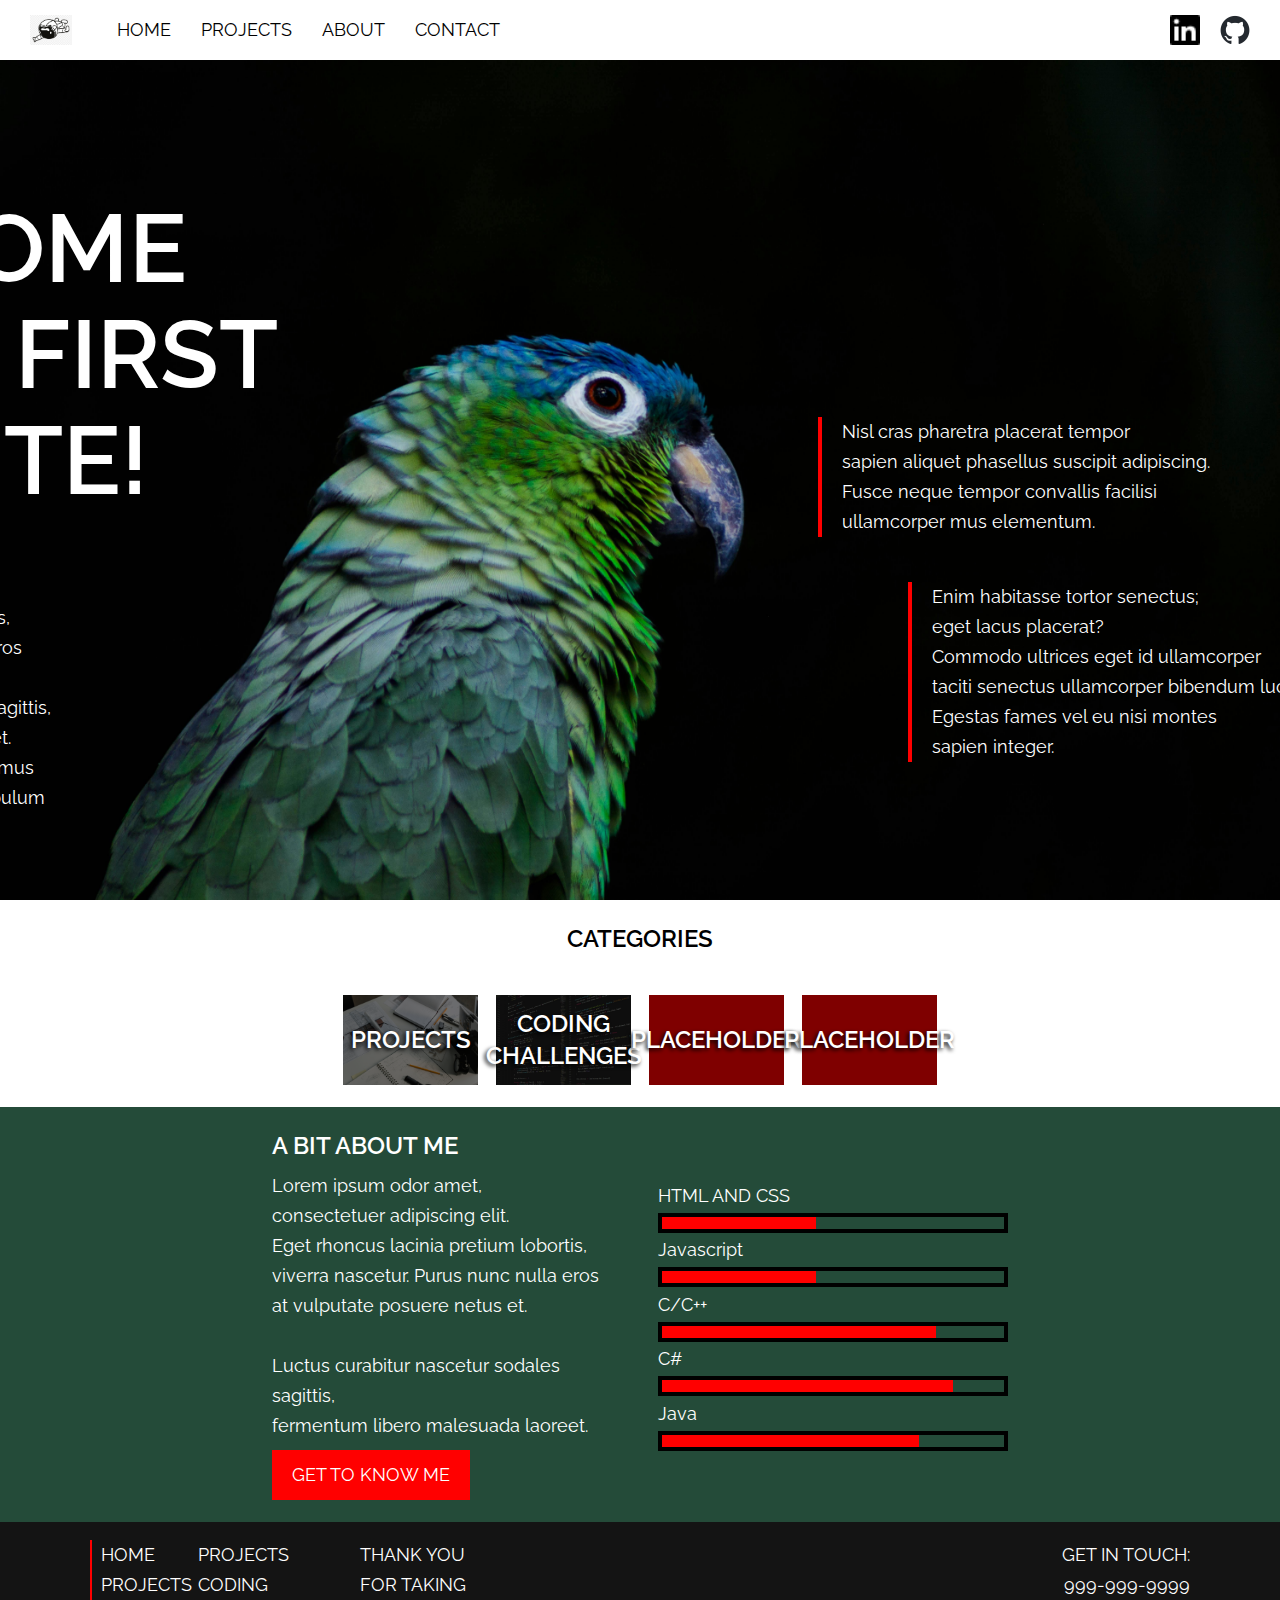
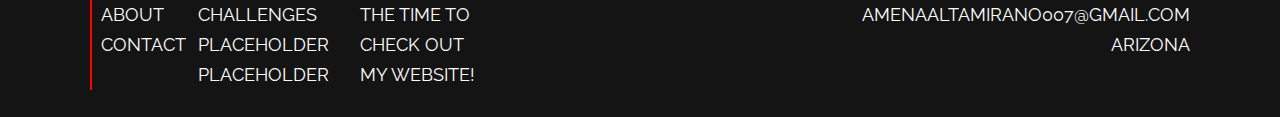
==== index.html @ 456c0600 "implement font-size change" ====
<!DOCTYPE html>
<html lang="en">
<head>
    <meta charset="UTF-8">
    <meta name="viewport" content="width=device-width, initial-scale=1.0">
    <title>Document</title>
    <link rel="stylesheet" href="css/reset.css">
    <link rel="stylesheet" href="css/main.css">
    <link rel="stylesheet" href="css/index.css">

</head>
<body>

    <!-- Navigational header across all pages -->
    <header class="header-main">
        <div class="header-main-logo">
            <!-- placeholder logo image -->
            <img src="images/logo.jpg" alt="default logo for now">
            <nav class="header-main-nav">
                <ul>
                    <li><a href="index.html">HOME</a></li>
                    <li><a href="#">PROJECTS</a></li>
                    <li><a href="#">ABOUT</a></li>
                    <li><a href="#">CONTACT</a></li>
                </ul>
            </nav>
        </div>        
        <div class="header-main-sm">
            <a href="https://www.linkedin.com/in/adrian--mena/" target="_blank"><div class="header-main-sm-linkedin"></div></a>
            <a href="https://github.com/Cyqaas" target="_blank"><div class="header-main-sm-github"></div></a>
        </div>        
    </header>

    <!-- Main Page Content -->
    <main class="main">
        <div class="wrapper-main main-flex">
            <div class="main-intro">
                <h1>WELCOME<br>TO MY FIRST<br>WEBSITE!</h1>
                <p>Lorem ipsum odor amet, <br>consectetuer adipiscing elit.<br> Eget rhoncus lacinia pretium lobortis,<br> viverra nascetur. Purus nunc nulla eros <br> at vulputate posuere netus et.<br>Luctus curabitur nascetur sodales sagittis,<br> fermentum libero malesuada laoreet.<br> Elit praesent fermentum mollis vivamus<br> faucibus sed. Volutpat nullam vestibulum<br> condimentum praesent ad fringilla. <br>Dignissim odio malesuada rhoncus; <br>massa in rutrum.</p>
                <a href="#">My Projects</a>
            </div>
            <div class="main-quotes">
                <p> Nisl cras pharetra placerat tempor<br> sapien aliquet phasellus suscipit adipiscing.<br> Fusce neque tempor convallis facilisi <br>ullamcorper mus elementum.</p>
                <p> Enim habitasse tortor senectus;<br> eget lacus placerat?<br>Commodo ultrices eget id ullamcorper<br> taciti senectus ullamcorper bibendum luctus.<br> Egestas fames vel eu nisi montes<br> sapien integer. </p>
            </div>
        </div>
    </main>

    <!-- Project Categories -->
    <section class="index-categories-main"> 
        <div class="wrapper-main index-categories-flex">
            <h3 class="index-categories-main-h3-title">Categories</h3>
            <a href="#" class="index-categories-main-box">
                <div class="dark-overlay"></div>
                <h3>Projects</h3>
            </a>
            <a href="#" class="index-categories-main-box">
                <div class="dark-overlay"></div>
                <h3>Coding<br>Challenges</h3>
            </a>
            <a href="#" class="index-categories-main-box">
                <div class="dark-overlay"></div>
                <h3>Placeholder</h3>
            </a>
            <a href="#" class="index-categories-main-box">
                <div class="dark-overlay"></div>
                <h3>Placeholder</h3>
            </a>
        </div>
    </section>

    <!-- About Me Section -->
    <section class="index-about-me-main">
        <div class="wrapper-main index-about-me-flex">
            <!-- <img src="images/me-circle.png" alt="adrian mena selfie"> -->
            <div class="index-about-me-text">
                <h3>A bit about me</h3>
                <p>Lorem ipsum odor amet, <br>
                    consectetuer adipiscing elit.<br> 
                    Eget rhoncus lacinia pretium lobortis,<br> 
                    viverra nascetur. Purus nunc nulla eros <br> 
                    at vulputate posuere netus et.<br><br>
                    Luctus curabitur nascetur sodales sagittis,<br> 
                    fermentum libero malesuada laoreet.<br> 
                    </p>
                <a href="#">Get to know me</a>
            </div>
            <div class="index-about-me-skills">
                <p>HTML AND CSS</p>
                <div class="index-about-me-skills-bar">
                    <div class="index-about-me-skills-fill htmlcss"></div>
                </div>
                <p>Javascript</p>
                <div class="index-about-me-skills-bar">
                    <div class="index-about-me-skills-fill javascript"></div>
                </div>
                <p>C/C++</p>
                <div class="index-about-me-skills-bar">
                    <div class="index-about-me-skills-fill candcplusplus"></div>
                </div>
                <p>C#</p>
                <div class="index-about-me-skills-bar">
                    <div class="index-about-me-skills-fill csharp"></div>
                </div>
                <p>Java</p>
                <div class="index-about-me-skills-bar">
                    <div class="index-about-me-skills-fill java"></div>
                </div>
            </div>
        </div>
    </section>

    <footer class="footer-main">
        <div class="wrapper-main footer-flex">
            <div class="footer-sitemap">
                <ul>
                    <li><a href="index.html">Home</a></li>
                    <li><a href="#">Projects</a></li>
                    <li><a href="#">About</a></li>
                    <li><a href="#">Contact</a></li>
                </ul>
                <ul>
                    <li><a href="#">Projects</a></li>
                    <li><a href="#">Coding Challenges</a></li>
                    <li><a href="#">Placeholder</a></li>
                    <li><a href="#">Placeholder</a></li>
                </ul>
                <ul>
                    <li><p>Thank you for taking<br>
                        the time to check out<br>
                        my website!</p></li>
                </ul>
                <ul>
                    <li><p>GET IN TOUCH:</p></li>
                    <li><p>999-999-9999</p></li>
                    <li><p>amenaaltamirano007@gmail.com</p></li>
                    <li><p>Arizona</p></li>
    
                </ul>
            </div>
        </div>
    </footer>

    <script src="index.js"> </script>
</body>
</html>
---- css/main.css ----
@font-face {
    font-family: Raleway;
    src: url(../fonts/Raleway-VariableFont_wght.ttf);
}

/* Applies to ALL elements */
* {
    font-family: Raleway, Arial, Helvetica, sans-serif;
}

/* Variables */
:root {
    /* color variables */
    --main-background-color: #333333;
    --site-color-1: #ff0000;  
    --site-color-1-hover: #7F0000;
    --site-color-2: #244b39;
    /* This font size is 10px, 16px (default size * 62.5%) = 10px */
    font-size: 62.5%; 
}

body {
    background-color: var(--main-background-color);
}

body:after {
    position: absolute;
    height: 0; 
    width: 0; 
    overflow: hidden;
    z-index: -1;
    content: url(../images/In-Blue-21.png)
}

.wrapper-main {
    width: 1100px; 
    margin: 0 auto; 
}

h1 {
    font-size: 2.8rem;
    line-height: 32px; 
    color: #fff; 
    font-weight: 600;
    text-transform: uppercase;
}

h2 {
    font-size: 2.6rem; 
    line-height: 32px;
    color: #fff; 
    font-weight: 600; 
    text-transform: uppercase;
}

h3 {
    font-size: 2.4rem; 
    line-height: 32px;
    color: #fff; 
    font-weight: 600; 
    text-transform: uppercase;
}

p {
    font-size: 1.8rem;
    line-height: 30px;
    color: #fff; 
}

a {
    cursor: pointer;
    text-transform: uppercase;
    font-size: 1.8rem;
    line-height: 30px;
    color: #fff;
}

/* Header */

.header-main {
    height: 60px; 
    width: 100%;
    background-color: #ffffff; 
    display: flex;
    justify-content: space-between;
    z-index: 1000;
}

.header-main-logo {    
    height: 100%;
    width: fit-content;
    padding-left: 30px; 
    display: flex; 
}

.header-main-logo img {
    height: 30px;  
    align-self: center;
}

.header-main-nav { 
    height: 100%; 
    width:fit-content; 
    display: flex; 
    align-items: center;
}

.header-main-nav ul {
    list-style: none;
    margin-left: 30px;
}

.header-main-nav ul li {
    display: inline;
    float: left;
}

.header-main-nav ul li a {
    padding: 0 15px;
    line-height: 60px;
    color: #000;
    display: block;
}

.header-main-nav ul li a:hover {
    color: var(--site-color-1);
}

.header-main-sm { 
    height: 100%;
    width: fit-content;    
    padding-right: 30px;
    display: flex;
    align-items: center;
    column-gap: 20px; 
}

.header-main-sm-linkedin {
    height: 30px;
    width: 30px;
    background-image: url(../images/In-Black-21.png);
    background-repeat: no-repeat;
    background-size: cover;
}

.header-main-sm-linkedin:hover {
    background-image: url(../images/In-Blue-21.png);
}

.header-main-sm-github {
    height: 30px;
    width: 30px;
    background-image: url(../images/github-mark.png);
    background-repeat: no-repeat;
    background-size: cover;
}

/* Footer  */
.footer-main {
    width: 100%;
    padding: 2vh 0 3vh;
    background: #141414;
}

.footer-flex {
    display: flex; 
    justify-content: center;
    align-items: center;
    flex-wrap: wrap;
}

.footer-sitemap {
    flex-basis: 100%;
    display: flex; 
    justify-content: center;
}

.footer-sitemap p {
    text-transform: uppercase;
}

.footer-sitemap a:hover {
    opacity: 65%;
}

.footer-sitemap ul:nth-child(1) {
    flex-basis: 12vh;
    padding-left: 1vh; 
    border-left: 0.25vh solid var(--site-color-1);
}

.footer-sitemap ul:nth-child(2) {
    flex-basis: 18vh;
}  

.footer-sitemap ul:nth-child(3) {
    flex-basis: 15vh;
} 

.footer-sitemap ul:nth-child(4) {
    flex-grow: 1;
    text-align: right;
}
---- css/index.css ----
/* overriding some defualt styles */

/* Main Section  */
main {
    height: calc(100vh - 60px);
    width: 100%;
    color: #fff;
    background-color: #333333;
    background-image: url(../images/background-5.jpg);
    background-repeat: no-repeat;
    background-size: cover;
    background-position: center;
    z-index: 100;
}

main .main-flex {
    display: flex; 
    align-items: center;
    justify-content: center;
}

main .main-intro {
    position: relative; 
    top: 15vh;
    right: 45vh; 
    width: fit-content; 
}

main .main-quotes {
    position: relative;
    top: 15vh;
    left: 15vh;
    width: fit-content
}

main .main-intro h1 {
    font-size: 9.6rem;
    line-height: 106px; 
    margin-bottom: 30px;
}

main p {
    line-height: 30px; 
    margin-bottom: 30px; 
}

main a {
    width: fit-content;
    background-color: var(--site-color-1); 
    display: block; 
    padding: 10px 20px;
}

main a:hover {
    background-color: var(--site-color-1-hover)
}

main .main-quotes p {
    border-left: 4px solid var(--site-color-1);
    padding-left: 20px;
    margin: 5vh 0;  
}

main .main-quotes p:nth-child(2) {
    margin-left: 10vh; 
}

/* Categories Section */
.index-categories-main { 
    width: 100%; 
    padding: 2.5vh 0; 
    background-color: #fff;
    text-align: center;
    text-transform: uppercase;
    z-index: 100;
}

.index-categories-flex {
    display: flex; 
    justify-content: center;
    flex-wrap: wrap;
    column-gap: 2vh; 
}

.index-categories-main-box {
    height: 10vh;
    width: 15vh;
    background-color: #ff0000; 
    background-repeat: no-repeat; 
    background-size: cover;
    display: flex;
    justify-content: center;
    align-items: center;
    position: relative; 
}

.index-categories-main-box:nth-child(2)
{
    background-image: url(../images/projects.jpg);
}

.index-categories-main-box:nth-child(3)
{
    background-image: url(../images/programming-challenges.jpg);
}


.index-categories-main-h3-title {
    color: #000;
    padding-bottom: 40px;
    flex-basis: 100%;
}

.index-categories-main-box h3 {
    text-shadow: -2px 2px 4px #000;
    z-index: 100; 
}

.dark-overlay {
    position: absolute;
    top: 0;
    left: 0;
    right: 0; 
    bottom: 0;
    background-color: #000; 
    opacity: 0.5;
    transition: all ease-in-out 200ms;
}

.index-categories-main-box:hover .dark-overlay 
{
    opacity: 0; 
}

/* About Me section */

.index-about-me-main {
    width: 100;
    padding: 2.5vh 0;
    color: #fff;
    background-color: var(--site-color-2);
}

.index-about-me-flex {
    display: flex;
    align-items: center;
    justify-content: center;
    column-gap: 4vh;
}

.index-about-me-main img {
    width: 300px;
    border-radius: 300px;
}

.index-about-me-text {
    flex-basis: 350px;
}

.index-about-me-text a {
    width: fit-content;
    display: block; 
    background-color: var(--site-color-1);
    padding: 10px 20px;
}

.index-about-me-text a:hover {
    background-color: var(--site-color-1-hover);
}

.index-about-me-text p {
    padding: 1vh 0;
}

.index-about-me-skills {
    flex-basis: 350px;
}

.index-about-me-skills p {
    padding: 0.25vh 0;
}

.index-about-me-skills-bar {
    height: 20px;
    width: 100%;
    border: 4px solid #000;
}


.index-about-me-skills-fill {
    width: 100%; 
    height: 100%;
    background-color: var(--site-color-1);
}

.htmlcss {
    width: 45%;
}
.javascript {
    width: 45%;
}
.candcplusplus {
    width: 80%;
}
.csharp {
    width: 85%;
}
.java {
    width: 75%;
}
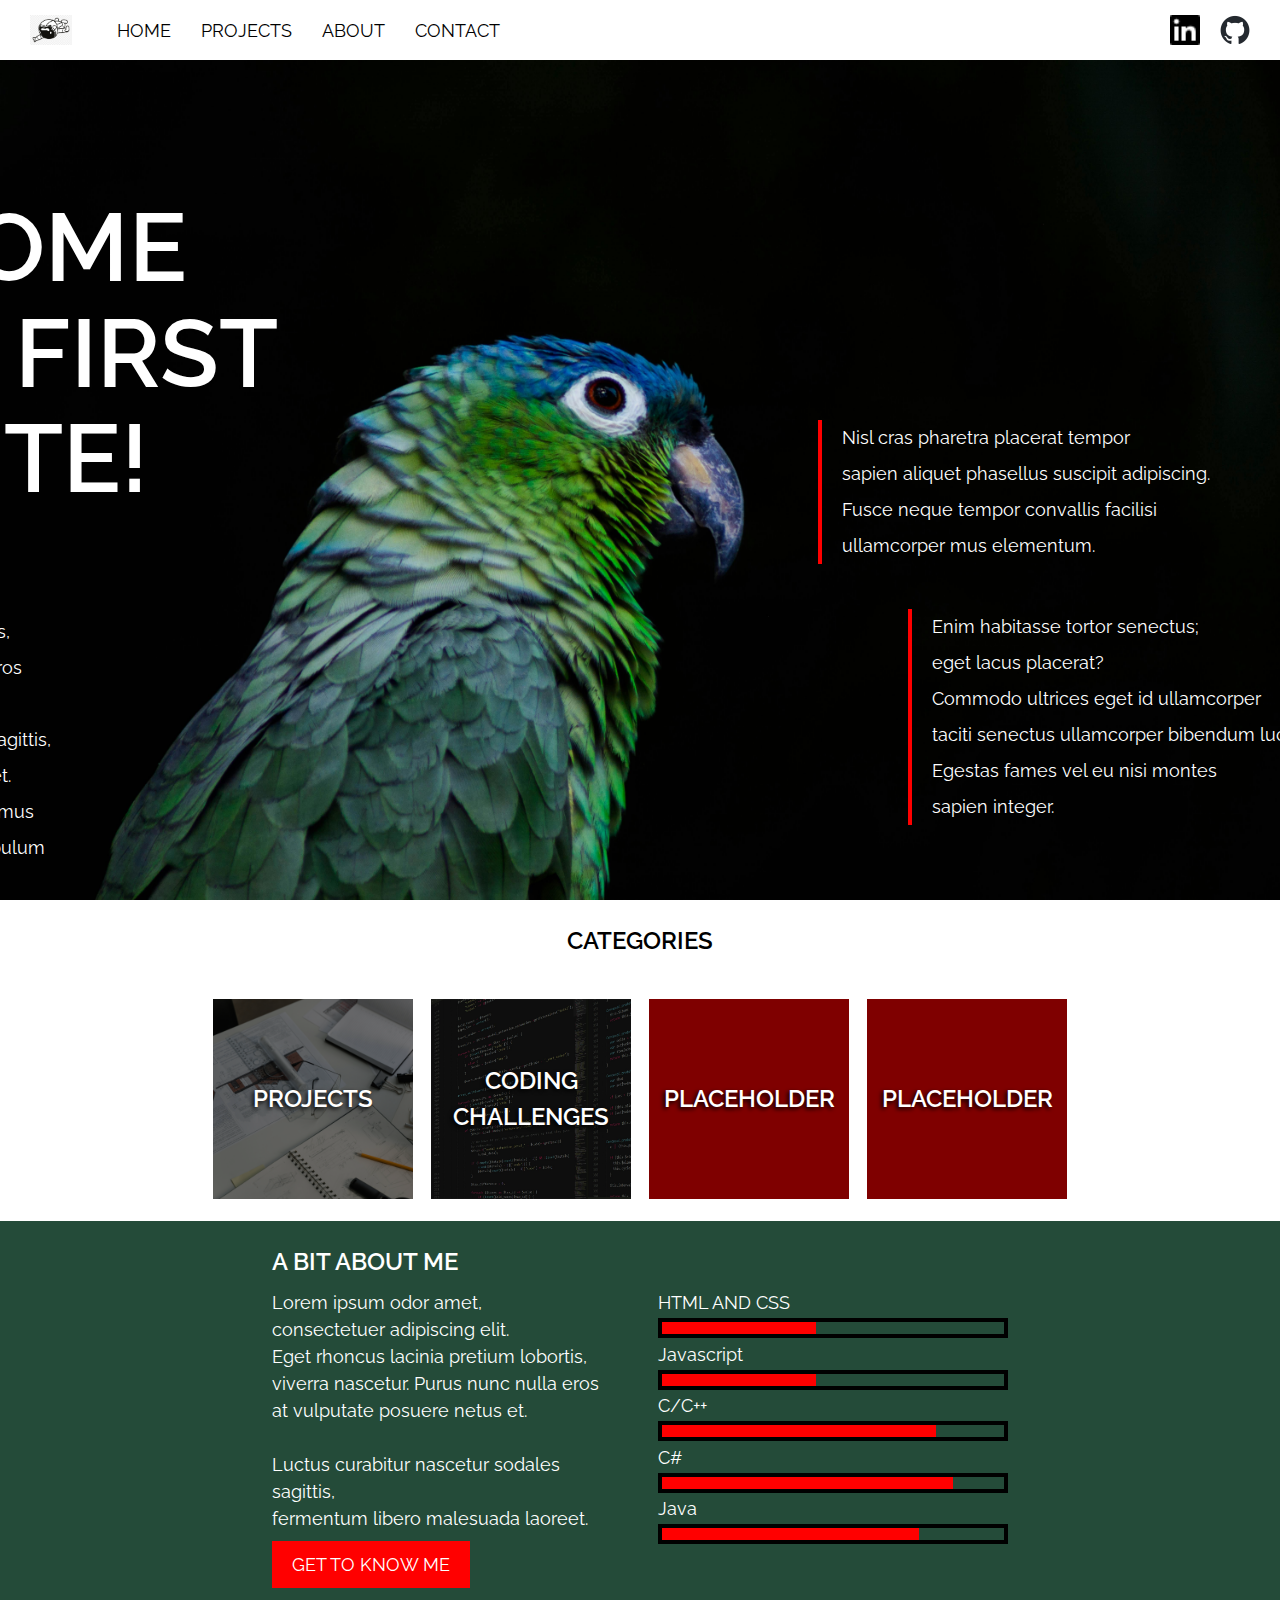
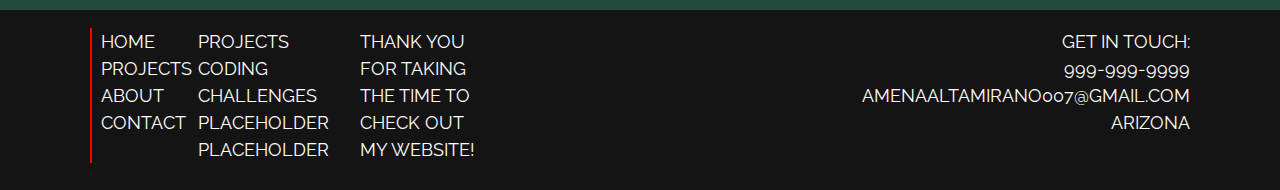
==== commit c2e493ee: "implement line-height changes" ====
--- a/index.html
+++ b/index.html
@@ -12,7 +12,7 @@
 <body>
 
     <!-- Navigational header across all pages -->
-    <header class="header-main">
+    <header class="header-main"> 
         <div class="header-main-logo">
             <!-- placeholder logo image -->
             <img src="images/logo.jpg" alt="default logo for now">
--- a/css/main.css
+++ b/css/main.css
@@ -39,7 +39,7 @@
 
 h1 {
     font-size: 2.8rem;
-    line-height: 32px; 
+    line-height: 1.5; 
     color: #fff; 
     font-weight: 600;
     text-transform: uppercase;
@@ -47,7 +47,7 @@
 
 h2 {
     font-size: 2.6rem; 
-    line-height: 32px;
+    line-height: 1.5;
     color: #fff; 
     font-weight: 600; 
     text-transform: uppercase;
@@ -55,7 +55,7 @@
 
 h3 {
     font-size: 2.4rem; 
-    line-height: 32px;
+    line-height: 1.5;
     color: #fff; 
     font-weight: 600; 
     text-transform: uppercase;
@@ -63,7 +63,7 @@
 
 p {
     font-size: 1.8rem;
-    line-height: 30px;
+    line-height: 1.5;
     color: #fff; 
 }
 
@@ -71,7 +71,7 @@
     cursor: pointer;
     text-transform: uppercase;
     font-size: 1.8rem;
-    line-height: 30px;
+    line-height: 1.5;
     color: #fff;
 }
 
@@ -117,7 +117,6 @@
 
 .header-main-nav ul li a {
     padding: 0 15px;
-    line-height: 60px;
     color: #000;
     display: block;
 }
--- a/css/index.css
+++ b/css/index.css
@@ -35,12 +35,12 @@
 
 main .main-intro h1 {
     font-size: 9.6rem;
-    line-height: 106px; 
+    line-height: 1.1; 
     margin-bottom: 30px;
 }
 
 main p {
-    line-height: 30px; 
+    line-height: 2; 
     margin-bottom: 30px; 
 }
 
@@ -83,8 +83,8 @@
 }
 
 .index-categories-main-box {
-    height: 10vh;
-    width: 15vh;
+    height: 20rem;
+    width: 20rem;
     background-color: #ff0000; 
     background-repeat: no-repeat; 
     background-size: cover;
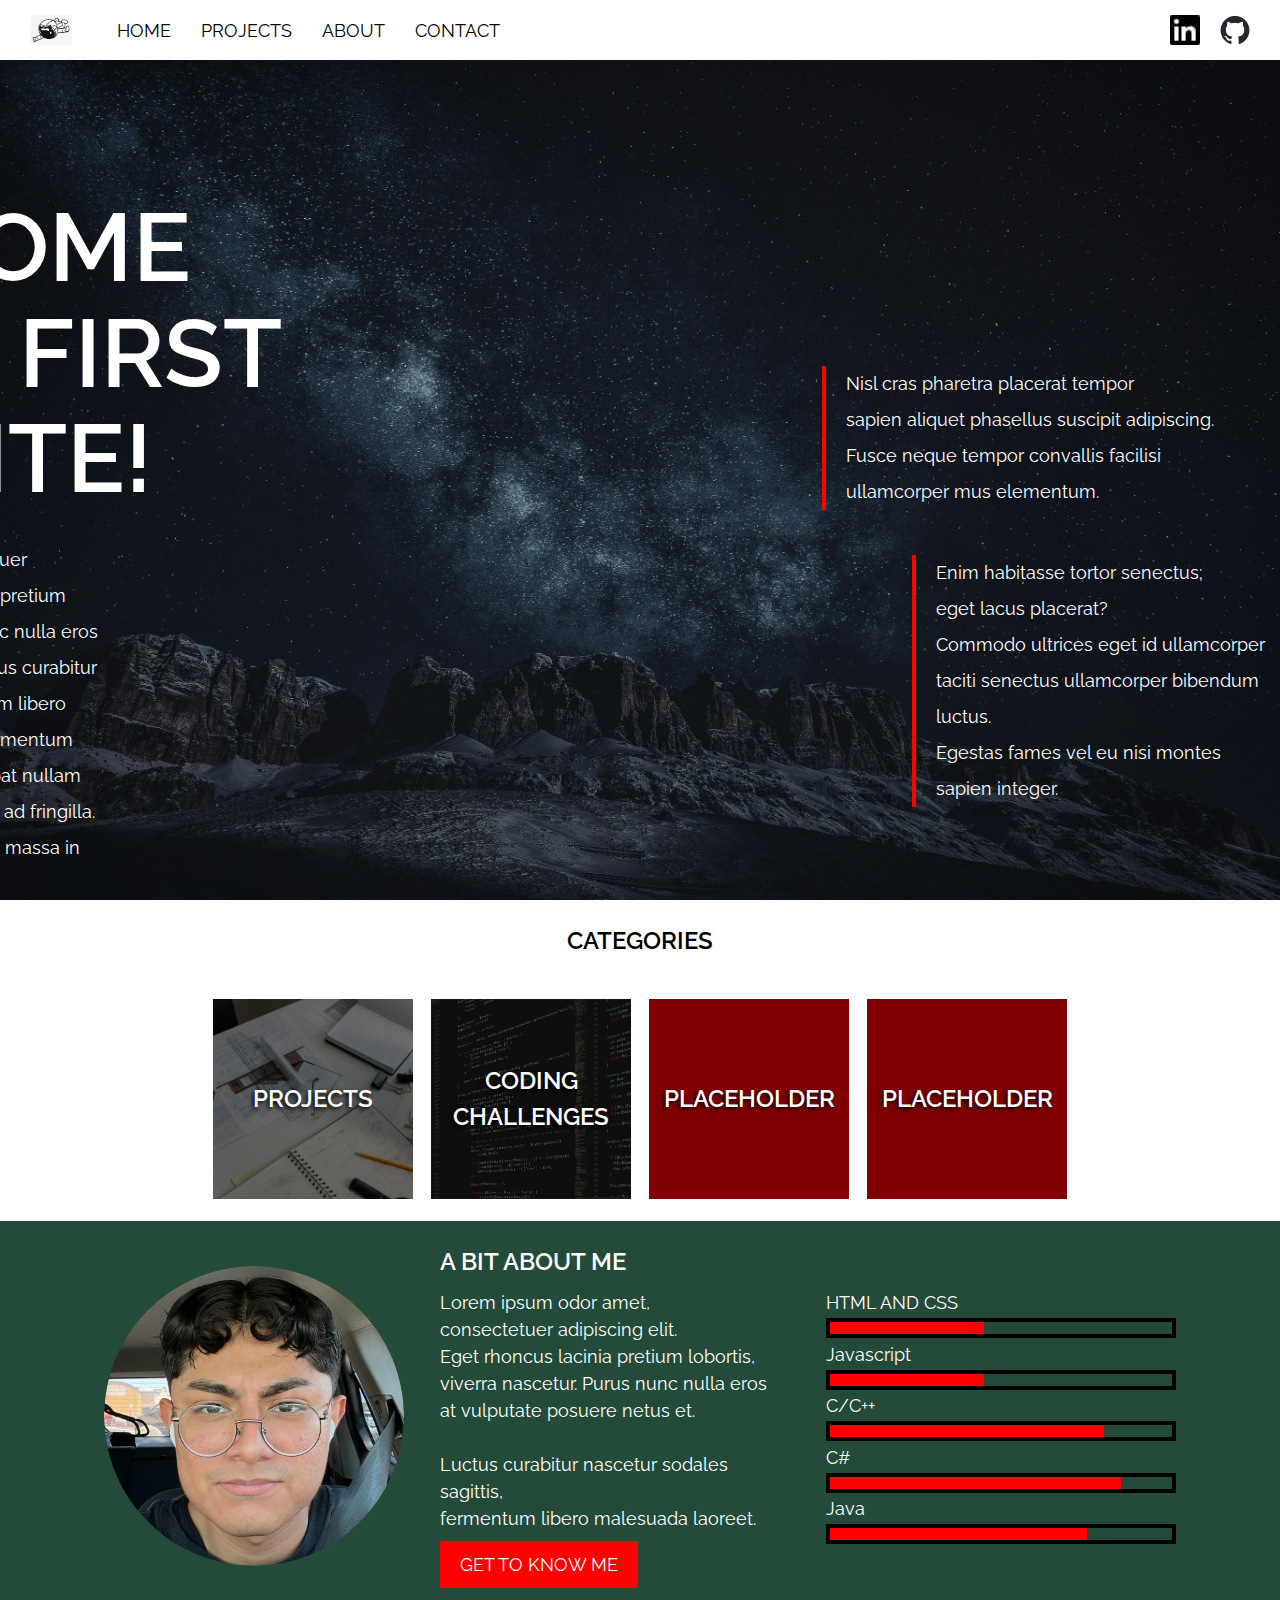
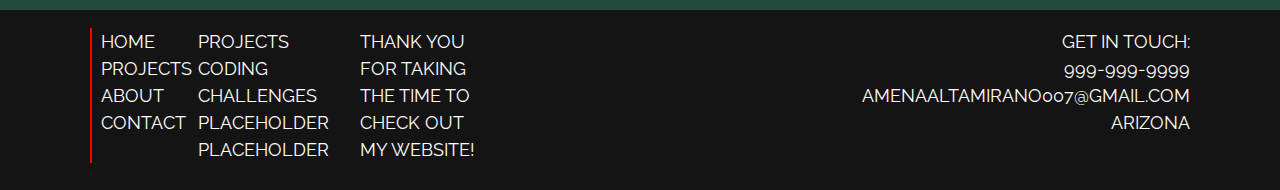
==== commit 6ecb3b00: "implemented mobile responsive design" ====
--- a/index.html
+++ b/index.html
@@ -10,6 +10,16 @@
 
 </head>
 <body>
+
+    <!-- Burger Menu Start -->
+    <nav class="burger-menu">
+        <ul>
+            <li><a href="index.html">HOME</a></li>
+            <li><a href="#">PROJECTS</a></li>
+            <li><a href="#">ABOUT</a></li>
+            <li><a href="#">CONTACT</a></li>
+        </ul>
+    </nav>
 
     <!-- Navigational header across all pages -->
     <header class="header-main"> 
@@ -28,6 +38,7 @@
         <div class="header-main-sm">
             <a href="https://www.linkedin.com/in/adrian--mena/" target="_blank"><div class="header-main-sm-linkedin"></div></a>
             <a href="https://github.com/Cyqaas" target="_blank"><div class="header-main-sm-github"></div></a>
+            <div class="burger-menu-btn"></div>
         </div>        
     </header>
 
@@ -36,7 +47,7 @@
         <div class="wrapper-main main-flex">
             <div class="main-intro">
                 <h1>WELCOME<br>TO MY FIRST<br>WEBSITE!</h1>
-                <p>Lorem ipsum odor amet, <br>consectetuer adipiscing elit.<br> Eget rhoncus lacinia pretium lobortis,<br> viverra nascetur. Purus nunc nulla eros <br> at vulputate posuere netus et.<br>Luctus curabitur nascetur sodales sagittis,<br> fermentum libero malesuada laoreet.<br> Elit praesent fermentum mollis vivamus<br> faucibus sed. Volutpat nullam vestibulum<br> condimentum praesent ad fringilla. <br>Dignissim odio malesuada rhoncus; <br>massa in rutrum.</p>
+                <p>Lorem ipsum odor amet, consectetuer adipiscing elit. Eget rhoncus lacinia pretium lobortis, viverra nascetur. Purus nunc nulla eros at vulputate posuere netus et. Luctus curabitur nascetur sodales sagittis, fermentum libero malesuada laoreet. Elit praesent fermentum mollis vivamus faucibus sed. Volutpat nullam vestibulum condimentum praesent ad fringilla. Dignissim odio malesuada rhoncus; massa in rutrum.</p>
                 <a href="#">My Projects</a>
             </div>
             <div class="main-quotes">
@@ -72,7 +83,7 @@
     <!-- About Me Section -->
     <section class="index-about-me-main">
         <div class="wrapper-main index-about-me-flex">
-            <!-- <img src="images/me-circle.png" alt="adrian mena selfie"> -->
+            <img src="images/me-circle.png" alt="adrian mena selfie">
             <div class="index-about-me-text">
                 <h3>A bit about me</h3>
                 <p>Lorem ipsum odor amet, <br>
--- a/css/main.css
+++ b/css/main.css
@@ -200,3 +200,59 @@
     flex-grow: 1;
     text-align: right;
 }
+
+.burger-menu, .burger-menu-btn {
+    display: none;
+}
+
+/* MOBILE */
+@media only screen and (max-width: 600px) {
+
+    /* Burger */
+    .burger-menu-btn {
+        display: block;
+        width: 50px;
+        height: 50px;
+        background-image: url();
+    }
+
+    /* Main Wrapper */
+    .wrapper-main {
+        width: calc(100% - 40px);
+    }
+
+    /* Header */
+    .header-main-logo {
+        padding-left: 20px;
+    }
+
+    .header-main-nav {
+        display: none; 
+    }
+
+    .header-main-sm {
+        padding-right: 20px;
+    }
+
+    /* Footer */
+    .footer-sitemap {
+        flex-wrap: wrap;
+    }
+    
+    .footer-sitemap ul:nth-child(1) {
+        padding-left: 0; 
+        border-left: none;
+    }
+    
+    .footer-sitemap ul:nth-child(1),
+    .footer-sitemap ul:nth-child(2),
+    .footer-sitemap ul:nth-child(3) {
+        flex-basis: 100%;
+        text-align: center;
+        padding-bottom: 20px;
+    }  
+    
+    .footer-sitemap ul:nth-child(4) {
+        text-align: center;
+    }
+}
--- a/css/index.css
+++ b/css/index.css
@@ -6,7 +6,7 @@
     width: 100%;
     color: #fff;
     background-color: #333333;
-    background-image: url(../images/background-5.jpg);
+    background-image: url(../images/background-9.jpg);
     background-repeat: no-repeat;
     background-size: cover;
     background-position: center;
@@ -41,7 +41,8 @@
 
 main p {
     line-height: 2; 
-    margin-bottom: 30px; 
+    margin-bottom: 30px;
+    max-width: 400px;
 }
 
 main a {
@@ -207,4 +208,93 @@
 }
 .java {
     width: 75%;
+}
+
+/* MOBILE */
+@media only screen and (max-width: 600px) {
+
+    main {
+        align-items: flex-end;
+    }
+
+    main .main-quotes {
+        display: none;
+    }
+
+    main .main-intro {
+        top: 5vh;
+        right: 0vh;
+        padding-bottom: 8vh;
+    }
+
+    main .main-intro h1 {
+        font-size: 5rem;
+        line-height: 1.25; 
+        margin-bottom: 20px;
+        text-align: center;
+    }
+
+    main p {
+        text-align: center;
+        padding: 0 20px;
+    }
+    
+    main a {
+        margin: 30px auto; 
+    }
+    
+
+    /* Categories Section */
+    .index-categories-main { 
+        padding: 2vh 0; 
+    }
+    
+    .index-categories-flex {
+        flex-wrap: wrap;
+        row-gap: 1vh; 
+    }
+    
+    .index-categories-main-box {
+        height: 20vh;
+        width: 100%;
+    }
+    
+    .index-categories-main-h3-title {
+        padding-bottom: 5px;
+    }
+
+    /* About Me Section */
+    .index-about-me-flex {
+        flex-wrap: wrap;
+        row-gap: 4vh;
+    }
+    
+    .index-about-me-main img {
+        width: 60%;
+    }
+    
+    .index-about-me-text {
+        flex-basis: 100%;
+    }
+    
+    .index-about-me-text a {
+        margin: 0 auto; 
+    }
+    
+    .index-about-me-text p {
+        text-align: center;
+        padding-bottom: 2vh;
+    }
+    
+    .index-about-me-text h3 {
+        text-align: center;
+    }
+    
+    .index-about-me-skills p {
+        text-align: center;
+    }
+
+    .index-about-me-skills {
+        padding-bottom: 2vh;
+    }
 }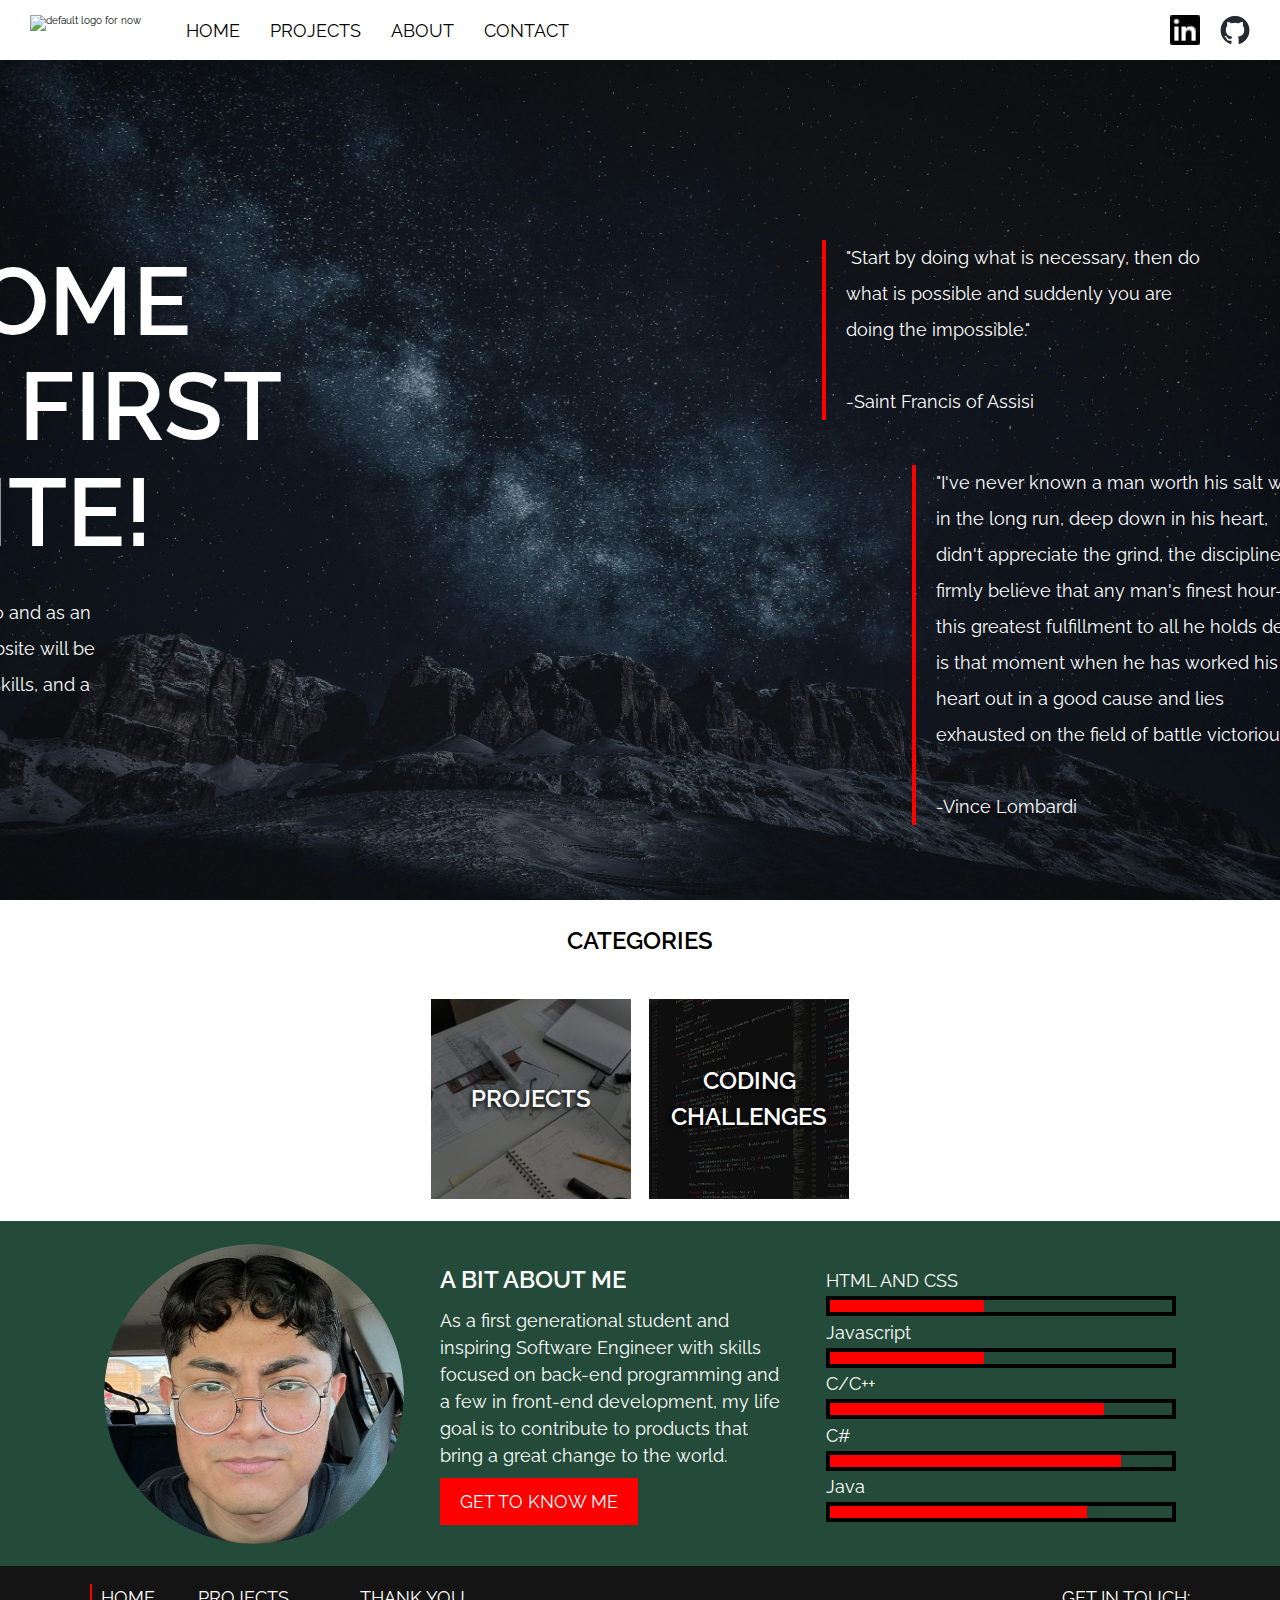
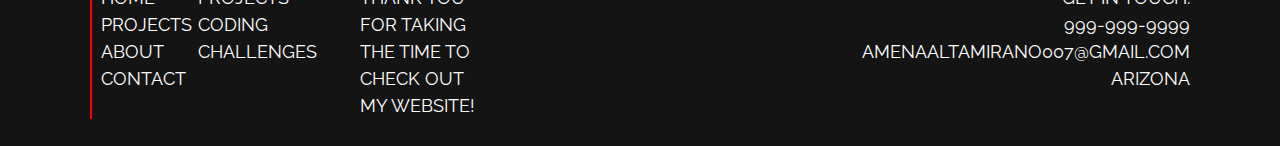
==== commit a9e61a08: "Remove placeholder text on main page" ====
--- a/index.html
+++ b/index.html
@@ -3,7 +3,7 @@
 <head>
     <meta charset="UTF-8">
     <meta name="viewport" content="width=device-width, initial-scale=1.0">
-    <title>Document</title>
+    <title>Home</title>
     <link rel="stylesheet" href="css/reset.css">
     <link rel="stylesheet" href="css/main.css">
     <link rel="stylesheet" href="css/index.css">
@@ -11,21 +11,11 @@
 </head>
 <body>
 
-    <!-- Burger Menu Start -->
-    <nav class="burger-menu">
-        <ul>
-            <li><a href="index.html">HOME</a></li>
-            <li><a href="#">PROJECTS</a></li>
-            <li><a href="#">ABOUT</a></li>
-            <li><a href="#">CONTACT</a></li>
-        </ul>
-    </nav>
-
     <!-- Navigational header across all pages -->
     <header class="header-main"> 
         <div class="header-main-logo">
             <!-- placeholder logo image -->
-            <img src="images/logo.jpg" alt="default logo for now">
+            <img src="images/icons/rocket-takeoff.svg" alt="default logo for now">
             <nav class="header-main-nav">
                 <ul>
                     <li><a href="index.html">HOME</a></li>
@@ -42,17 +32,27 @@
         </div>        
     </header>
 
+    <!-- Burger Menu Start -->
+    <nav class="burger-menu">
+        <ul>
+            <li><a href="index.html">HOME</a></li>
+            <li><a href="#">PROJECTS</a></li>
+            <li><a href="#">ABOUT</a></li>
+            <li><a href="#">CONTACT</a></li>
+        </ul>
+    </nav>
+
     <!-- Main Page Content -->
     <main class="main">
         <div class="wrapper-main main-flex">
             <div class="main-intro">
                 <h1>WELCOME<br>TO MY FIRST<br>WEBSITE!</h1>
-                <p>Lorem ipsum odor amet, consectetuer adipiscing elit. Eget rhoncus lacinia pretium lobortis, viverra nascetur. Purus nunc nulla eros at vulputate posuere netus et. Luctus curabitur nascetur sodales sagittis, fermentum libero malesuada laoreet. Elit praesent fermentum mollis vivamus faucibus sed. Volutpat nullam vestibulum condimentum praesent ad fringilla. Dignissim odio malesuada rhoncus; massa in rutrum.</p>
+                <p>My name is Adrian Mena Altamirano and as an inspiring Sofware Engineer, this website will be showcasing my personal projects, skills, and a bit about myself!</p>
                 <a href="#">My Projects</a>
             </div>
             <div class="main-quotes">
-                <p> Nisl cras pharetra placerat tempor<br> sapien aliquet phasellus suscipit adipiscing.<br> Fusce neque tempor convallis facilisi <br>ullamcorper mus elementum.</p>
-                <p> Enim habitasse tortor senectus;<br> eget lacus placerat?<br>Commodo ultrices eget id ullamcorper<br> taciti senectus ullamcorper bibendum luctus.<br> Egestas fames vel eu nisi montes<br> sapien integer. </p>
+                <p>"Start by doing what is necessary, then do what is possible and suddenly you are doing the impossible."<br><br> -Saint Francis of Assisi </p>
+                <p>"I've never known a man worth his salt who in the long run, deep down in his heart, didn't appreciate the grind, the discipline...I firmly believe that any man's finest hour-this greatest fulfillment to all he holds dear-is that moment when he has worked his heart out in a good cause and lies exhausted on the field of battle victorious."<br><br> -Vince Lombardi </p>
             </div>
         </div>
     </main>
@@ -69,14 +69,14 @@
                 <div class="dark-overlay"></div>
                 <h3>Coding<br>Challenges</h3>
             </a>
-            <a href="#" class="index-categories-main-box">
+            <!-- <a href="#" class="index-categories-main-box">
                 <div class="dark-overlay"></div>
                 <h3>Placeholder</h3>
             </a>
             <a href="#" class="index-categories-main-box">
                 <div class="dark-overlay"></div>
                 <h3>Placeholder</h3>
-            </a>
+            </a> -->
         </div>
     </section>
 
@@ -86,14 +86,7 @@
             <img src="images/me-circle.png" alt="adrian mena selfie">
             <div class="index-about-me-text">
                 <h3>A bit about me</h3>
-                <p>Lorem ipsum odor amet, <br>
-                    consectetuer adipiscing elit.<br> 
-                    Eget rhoncus lacinia pretium lobortis,<br> 
-                    viverra nascetur. Purus nunc nulla eros <br> 
-                    at vulputate posuere netus et.<br><br>
-                    Luctus curabitur nascetur sodales sagittis,<br> 
-                    fermentum libero malesuada laoreet.<br> 
-                    </p>
+                <p>As a first generational student and inspiring Software Engineer with skills focused on back-end programming and a few in front-end development, my life goal is to contribute to products that bring a great change to the world.</p>
                 <a href="#">Get to know me</a>
             </div>
             <div class="index-about-me-skills">
@@ -121,6 +114,7 @@
         </div>
     </section>
 
+    <!-- Navigational footer across all pages -->
     <footer class="footer-main">
         <div class="wrapper-main footer-flex">
             <div class="footer-sitemap">
@@ -133,8 +127,8 @@
                 <ul>
                     <li><a href="#">Projects</a></li>
                     <li><a href="#">Coding Challenges</a></li>
-                    <li><a href="#">Placeholder</a></li>
-                    <li><a href="#">Placeholder</a></li>
+                    <!-- <li><a href="#">Placeholder</a></li>
+                    <li><a href="#">Placeholder</a></li> -->
                 </ul>
                 <ul>
                     <li><p>Thank you for taking<br>
@@ -152,6 +146,6 @@
         </div>
     </footer>
 
-    <script src="index.js"> </script>
+    <script src="js/main.js"> </script>
 </body>
 </html>--- a/css/main.css
+++ b/css/main.css
@@ -29,7 +29,7 @@
     width: 0; 
     overflow: hidden;
     z-index: -1;
-    content: url(../images/In-Blue-21.png)
+    content: url(../images/icons/In-Blue-21.png)
 }
 
 .wrapper-main {
@@ -137,19 +137,19 @@
 .header-main-sm-linkedin {
     height: 30px;
     width: 30px;
-    background-image: url(../images/In-Black-21.png);
+    background-image: url(../images/icons/In-Black-21.png);
     background-repeat: no-repeat;
     background-size: cover;
 }
 
 .header-main-sm-linkedin:hover {
-    background-image: url(../images/In-Blue-21.png);
+    background-image: url(../images/icons/In-Blue-21.png);
 }
 
 .header-main-sm-github {
     height: 30px;
     width: 30px;
-    background-image: url(../images/github-mark.png);
+    background-image: url(../images/icons/github-mark.png);
     background-repeat: no-repeat;
     background-size: cover;
 }
@@ -211,9 +211,48 @@
     /* Burger */
     .burger-menu-btn {
         display: block;
-        width: 50px;
-        height: 50px;
-        background-image: url();
+        width: 40px;
+        height: 40px;
+        background-image: url(../images/icons/hamburger.svg), url(../images/icons/exit.svg);
+        background-size: cover;
+        background-repeat: no-repeat;
+        background-position: center, center left 50px;
+
+    }
+
+    .burger-menu {
+        display: none; 
+        position: fixed;
+        width: 100%;
+        height: 100vh; 
+        z-index: 900; 
+        background-color: #313131;
+    }
+
+    .burger-menu ul {
+        width: 100%; 
+        height: calc(100vh - 60px);
+        display: flex;
+        flex-wrap: wrap;
+        align-content: flex-start;
+    }
+    
+    .burger-menu ul li {
+        flex-basis: 100%;
+        border-top: 2px solid #000;
+    }
+
+    .burger-menu ul li:last-child {
+        border-bottom: 2px solid #000;
+    }
+
+    .burger-menu ul li a {
+        display: block;
+        height: 100%;
+        text-align: center;
+        font-size: 3rem;
+        padding: 30px 0; 
+        flex-basis: 100%;
     }
 
     /* Main Wrapper */
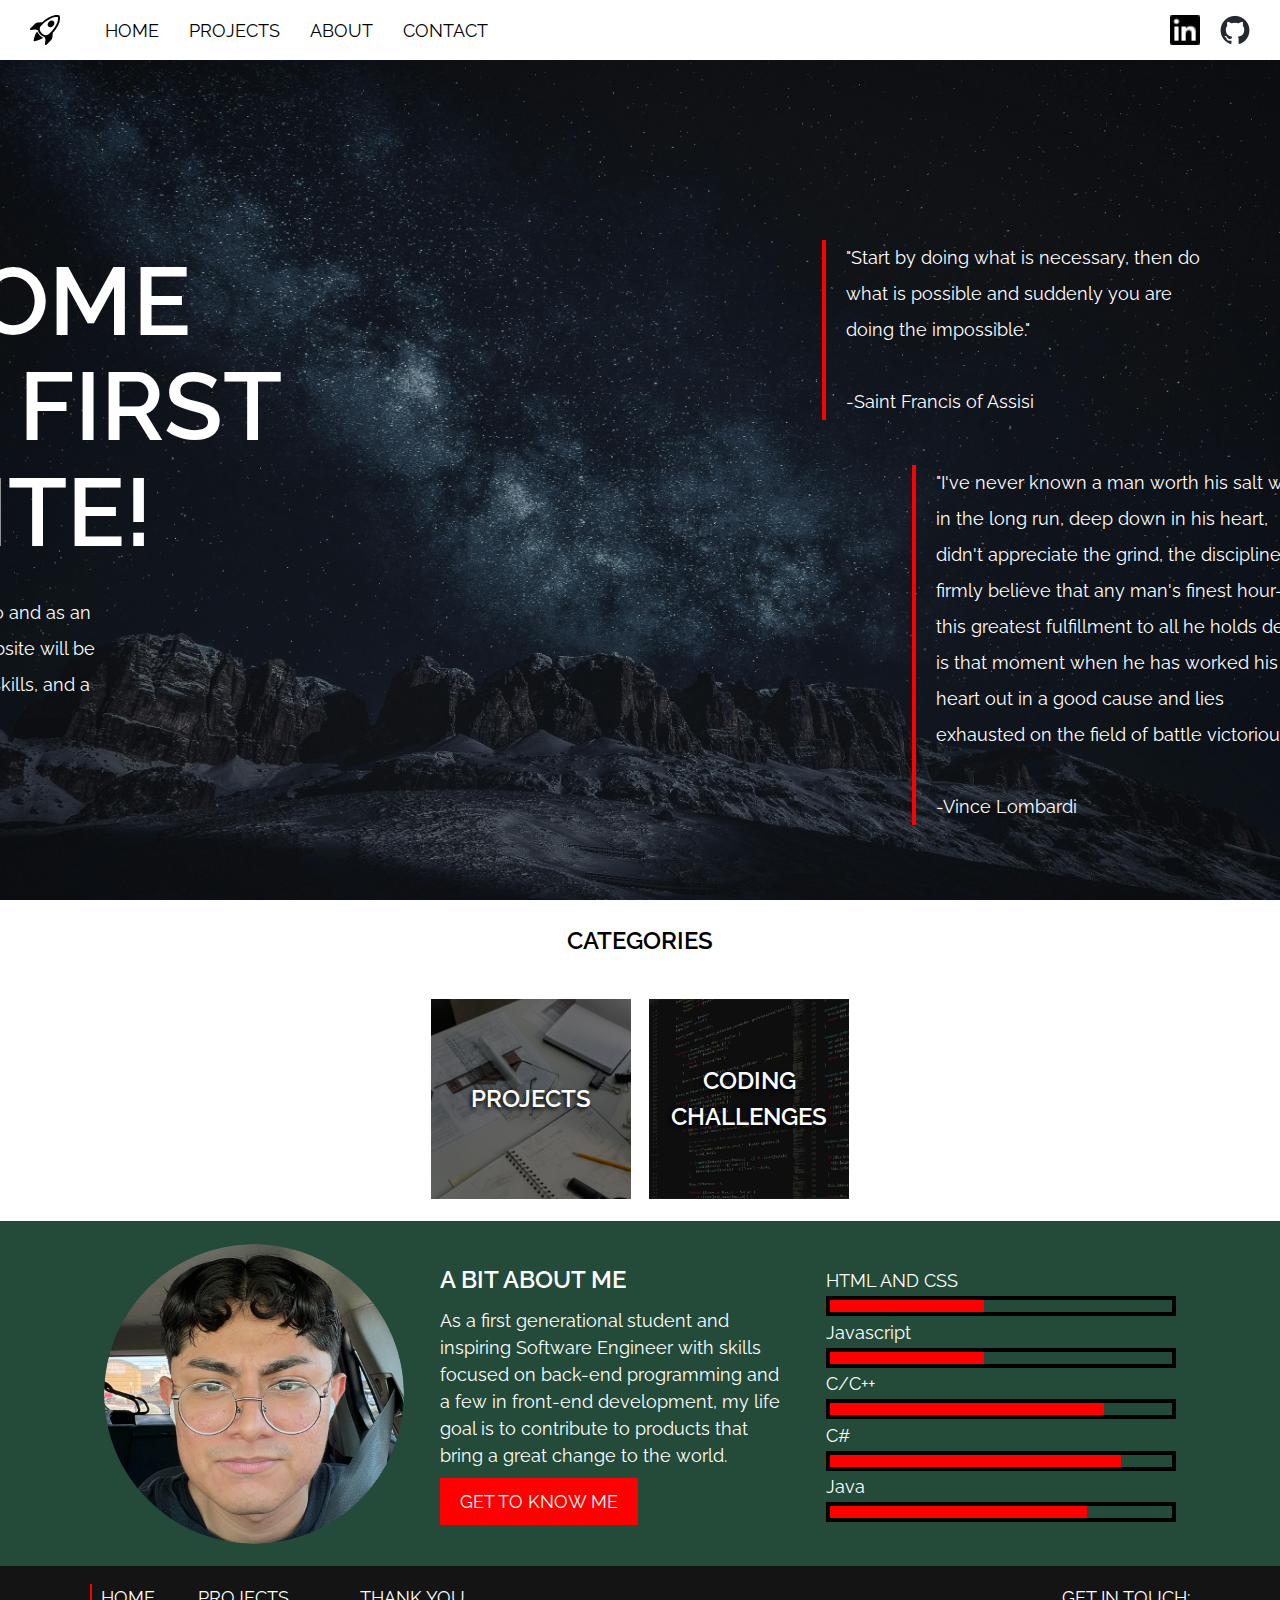
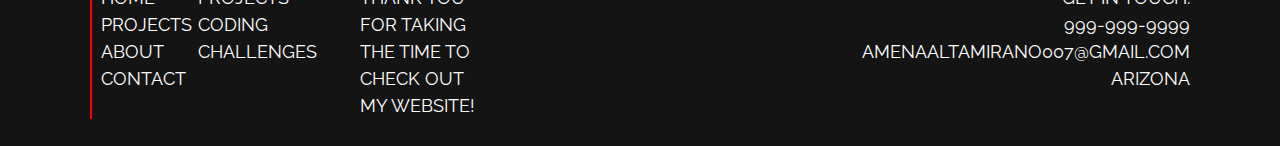
==== commit b8d5e09a: "Begin skeleton of other pages" ====
--- a/index.html
+++ b/index.html
@@ -19,9 +19,9 @@
             <nav class="header-main-nav">
                 <ul>
                     <li><a href="index.html">HOME</a></li>
-                    <li><a href="#">PROJECTS</a></li>
-                    <li><a href="#">ABOUT</a></li>
-                    <li><a href="#">CONTACT</a></li>
+                    <li><a href="pages/projects.html">PROJECTS</a></li>
+                    <li><a href="pages/about.html">ABOUT</a></li>
+                    <li><a href="pages/contact.html">CONTACT</a></li>
                 </ul>
             </nav>
         </div>        
@@ -36,9 +36,9 @@
     <nav class="burger-menu">
         <ul>
             <li><a href="index.html">HOME</a></li>
-            <li><a href="#">PROJECTS</a></li>
-            <li><a href="#">ABOUT</a></li>
-            <li><a href="#">CONTACT</a></li>
+            <li><a href="pages/projects.html">PROJECTS</a></li>
+            <li><a href="pages/about.html">ABOUT</a></li>
+            <li><a href="pages/contact.html">CONTACT</a></li>
         </ul>
     </nav>
 
@@ -120,13 +120,13 @@
             <div class="footer-sitemap">
                 <ul>
                     <li><a href="index.html">Home</a></li>
-                    <li><a href="#">Projects</a></li>
-                    <li><a href="#">About</a></li>
-                    <li><a href="#">Contact</a></li>
+                    <li><a href="pages/projects.html">Projects</a></li>
+                    <li><a href="pages/about.html">About</a></li>
+                    <li><a href="pages/contact.html">Contact</a></li>
                 </ul>
                 <ul>
-                    <li><a href="#">Projects</a></li>
-                    <li><a href="#">Coding Challenges</a></li>
+                    <li><a href="pages/projects.html">Projects</a></li>
+                    <li><a href="pages/projects.html">Coding Challenges</a></li>
                     <!-- <li><a href="#">Placeholder</a></li>
                     <li><a href="#">Placeholder</a></li> -->
                 </ul>
--- a/css/index.css
+++ b/css/index.css
@@ -170,6 +170,7 @@
 }
 
 .index-about-me-text p {
+    max-width: 350px; 
     padding: 1vh 0;
 }
 
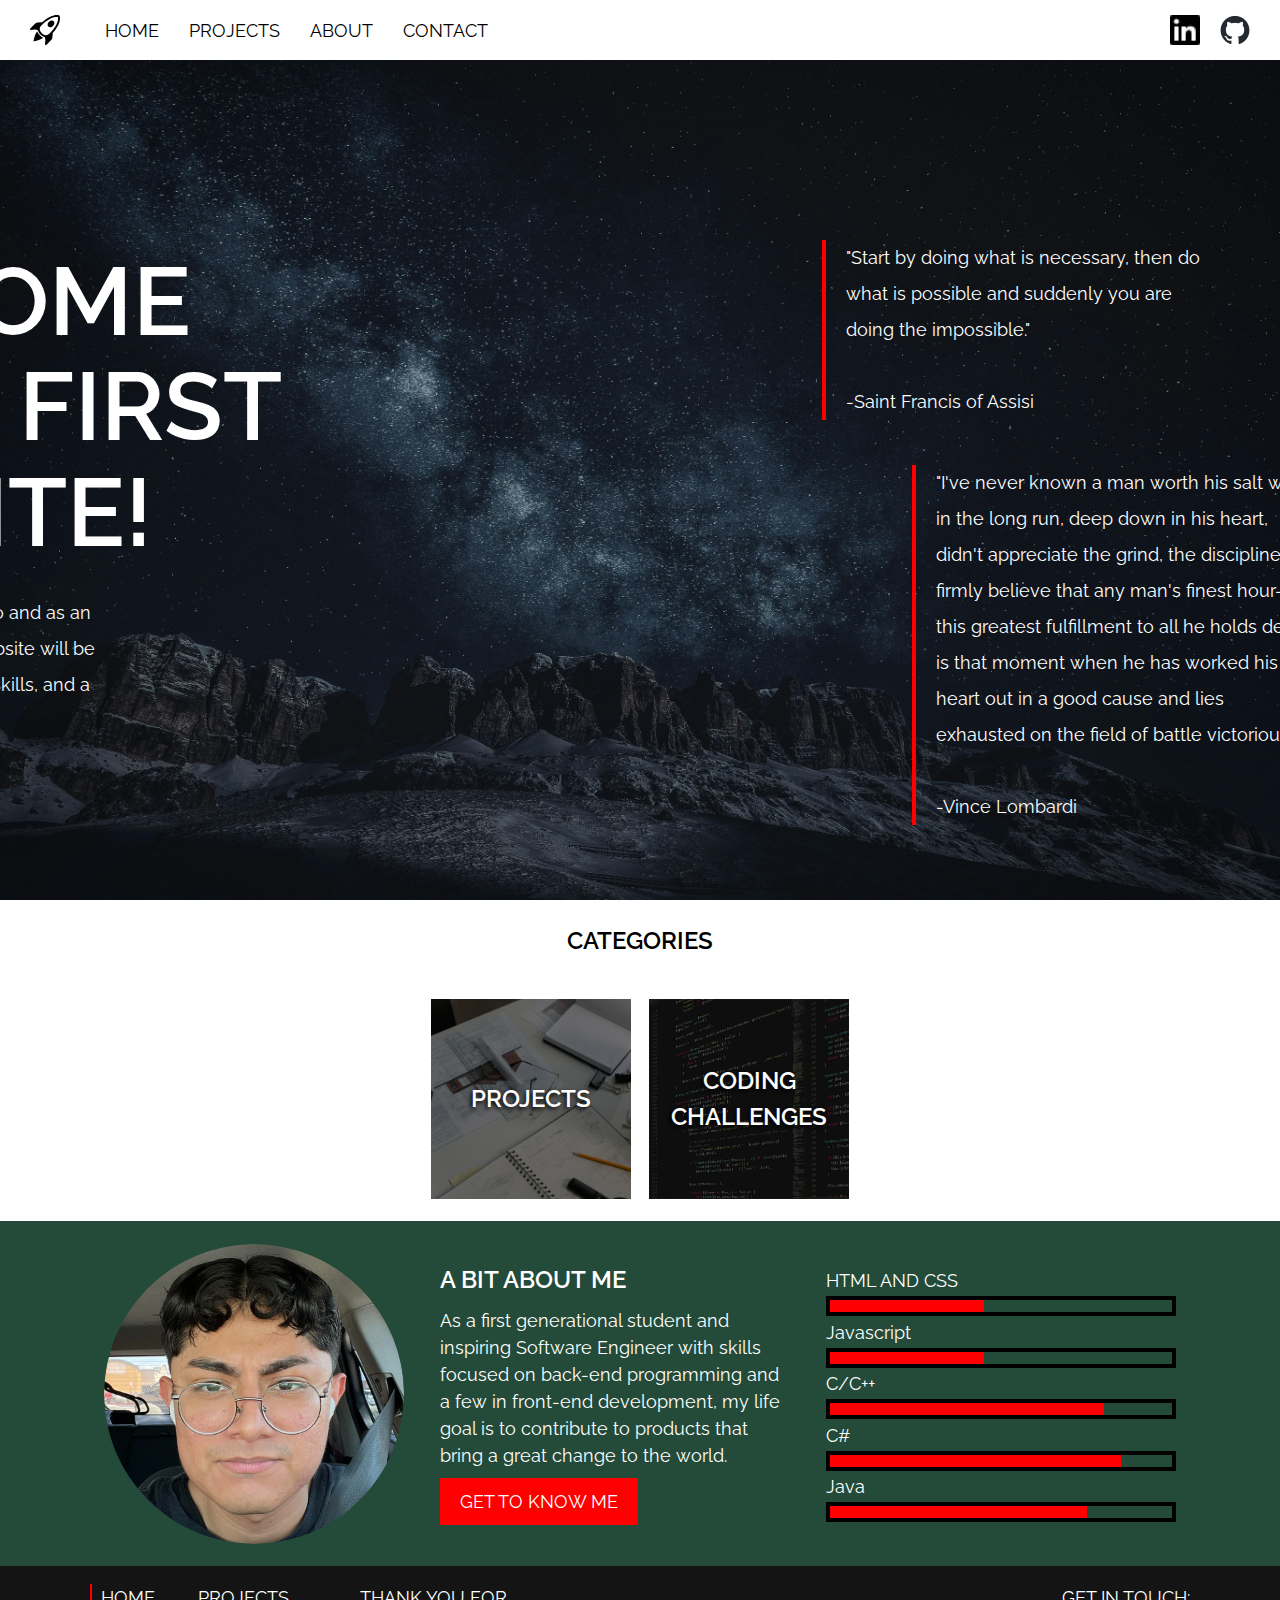
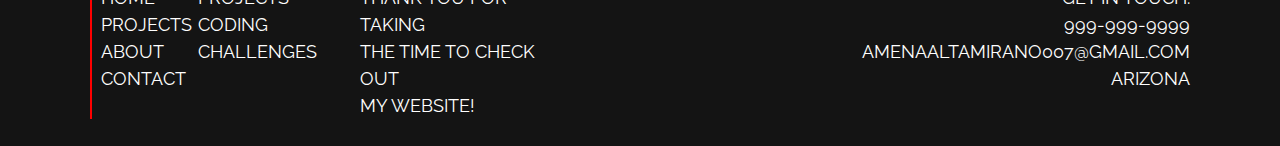
==== commit 05f7d990: "Fixes to Index Page and Additions to About Me Page" ====
--- a/index.html
+++ b/index.html
@@ -61,11 +61,11 @@
     <section class="index-categories-main"> 
         <div class="wrapper-main index-categories-flex">
             <h3 class="index-categories-main-h3-title">Categories</h3>
-            <a href="#" class="index-categories-main-box">
+            <a href="pages/projects.html" class="index-categories-main-box">
                 <div class="dark-overlay"></div>
                 <h3>Projects</h3>
             </a>
-            <a href="#" class="index-categories-main-box">
+            <a href="pages/projects.html" class="index-categories-main-box">
                 <div class="dark-overlay"></div>
                 <h3>Coding<br>Challenges</h3>
             </a>
--- a/css/main.css
+++ b/css/main.css
@@ -193,7 +193,7 @@
 }  
 
 .footer-sitemap ul:nth-child(3) {
-    flex-basis: 15vh;
+    flex-basis: 20vh;
 } 
 
 .footer-sitemap ul:nth-child(4) {
--- a/css/index.css
+++ b/css/index.css
@@ -170,7 +170,6 @@
 }
 
 .index-about-me-text p {
-    max-width: 350px; 
     padding: 1vh 0;
 }
 
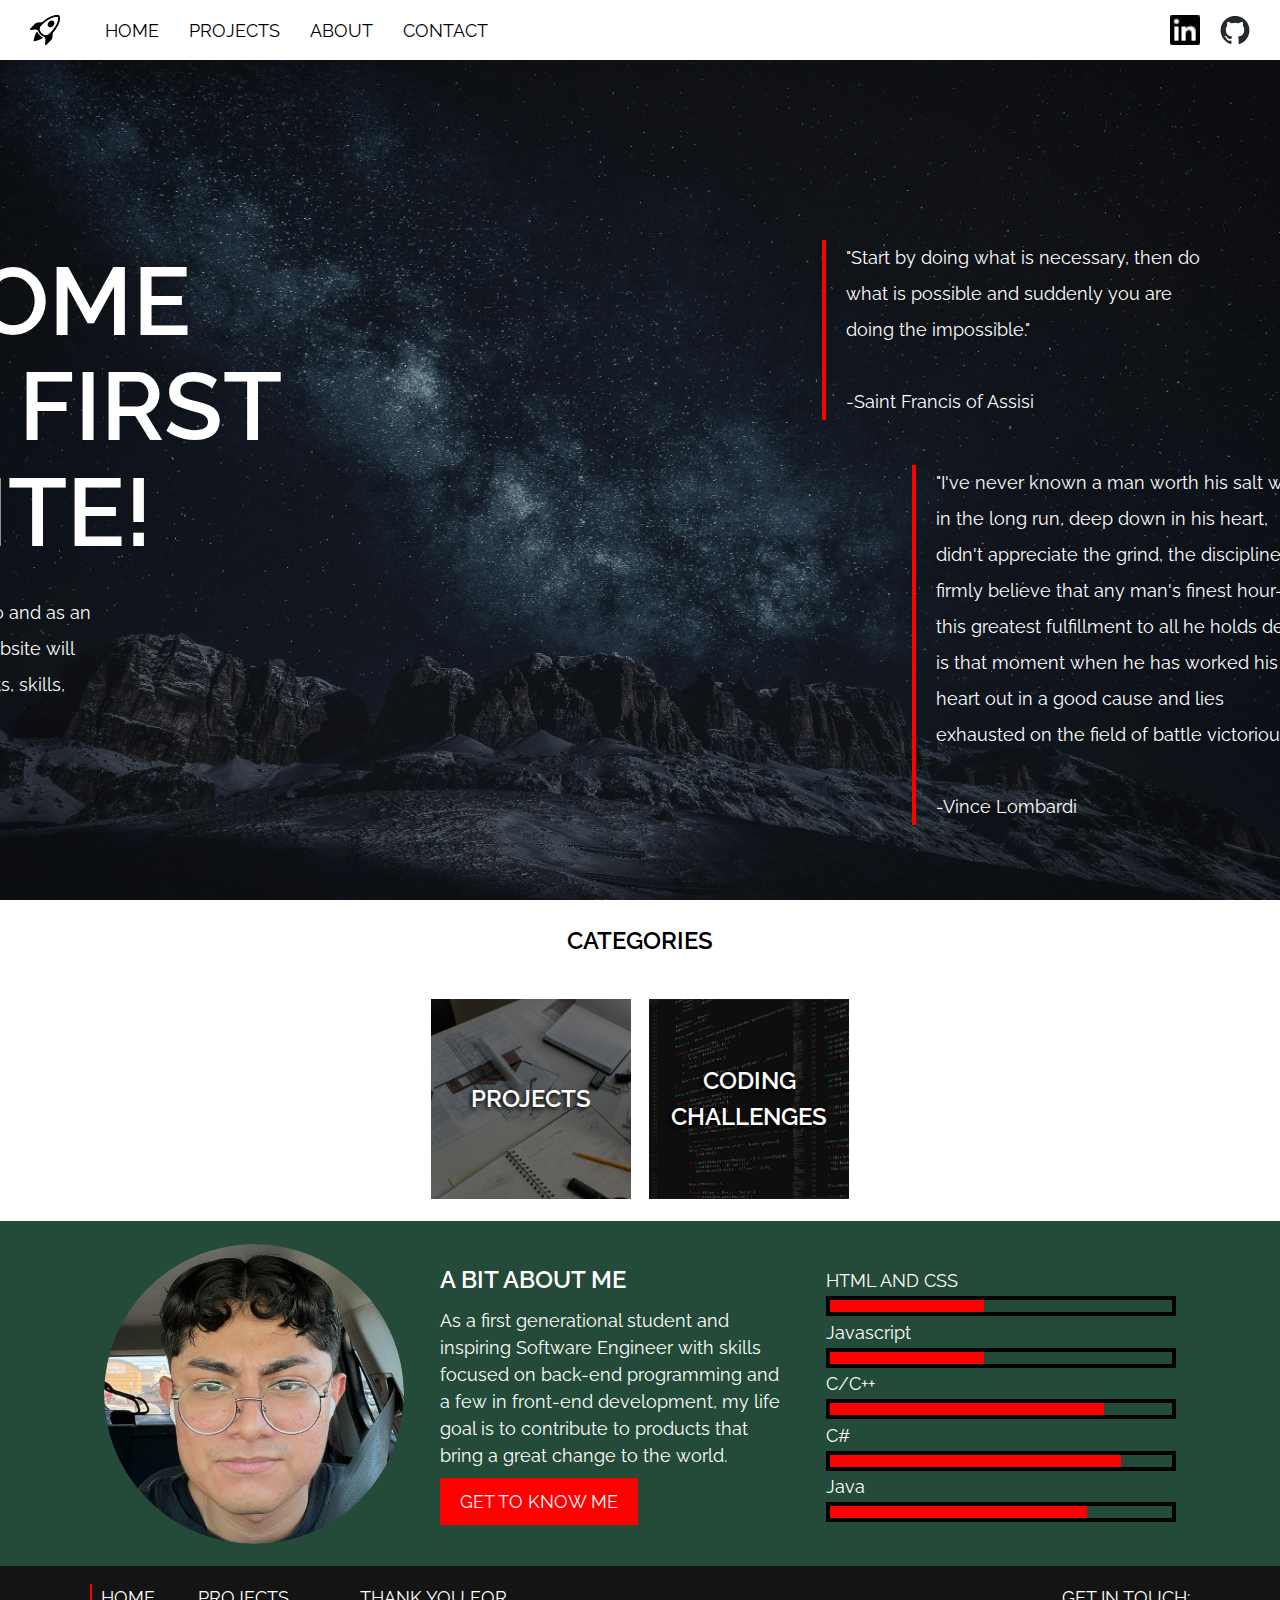
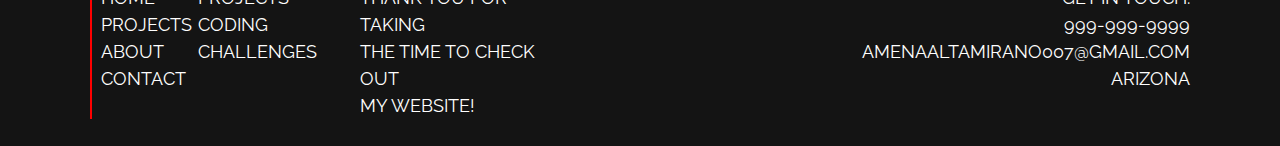
==== commit c9fdb6e6: "Updates" ====
--- a/index.html
+++ b/index.html
@@ -47,7 +47,7 @@
         <div class="wrapper-main main-flex">
             <div class="main-intro">
                 <h1>WELCOME<br>TO MY FIRST<br>WEBSITE!</h1>
-                <p>My name is Adrian Mena Altamirano and as an inspiring Sofware Engineer, this website will be showcasing my personal projects, skills, and a bit about myself!</p>
+                <p>My name is Adrian Mena Altamirano and as an inspiring Software Engineer, this website will be showcasing my personal projects, skills, and a bit about myself!</p>
                 <a href="#">My Projects</a>
             </div>
             <div class="main-quotes">
--- a/css/main.css
+++ b/css/main.css
@@ -58,6 +58,14 @@
     line-height: 1.5;
     color: #fff; 
     font-weight: 600; 
+    text-transform: uppercase;
+}
+
+h4 {
+    font-size: 1.8rem;
+    line-height: 1.5;
+    color: #fff;
+    font-weight: 600;
     text-transform: uppercase;
 }
 
